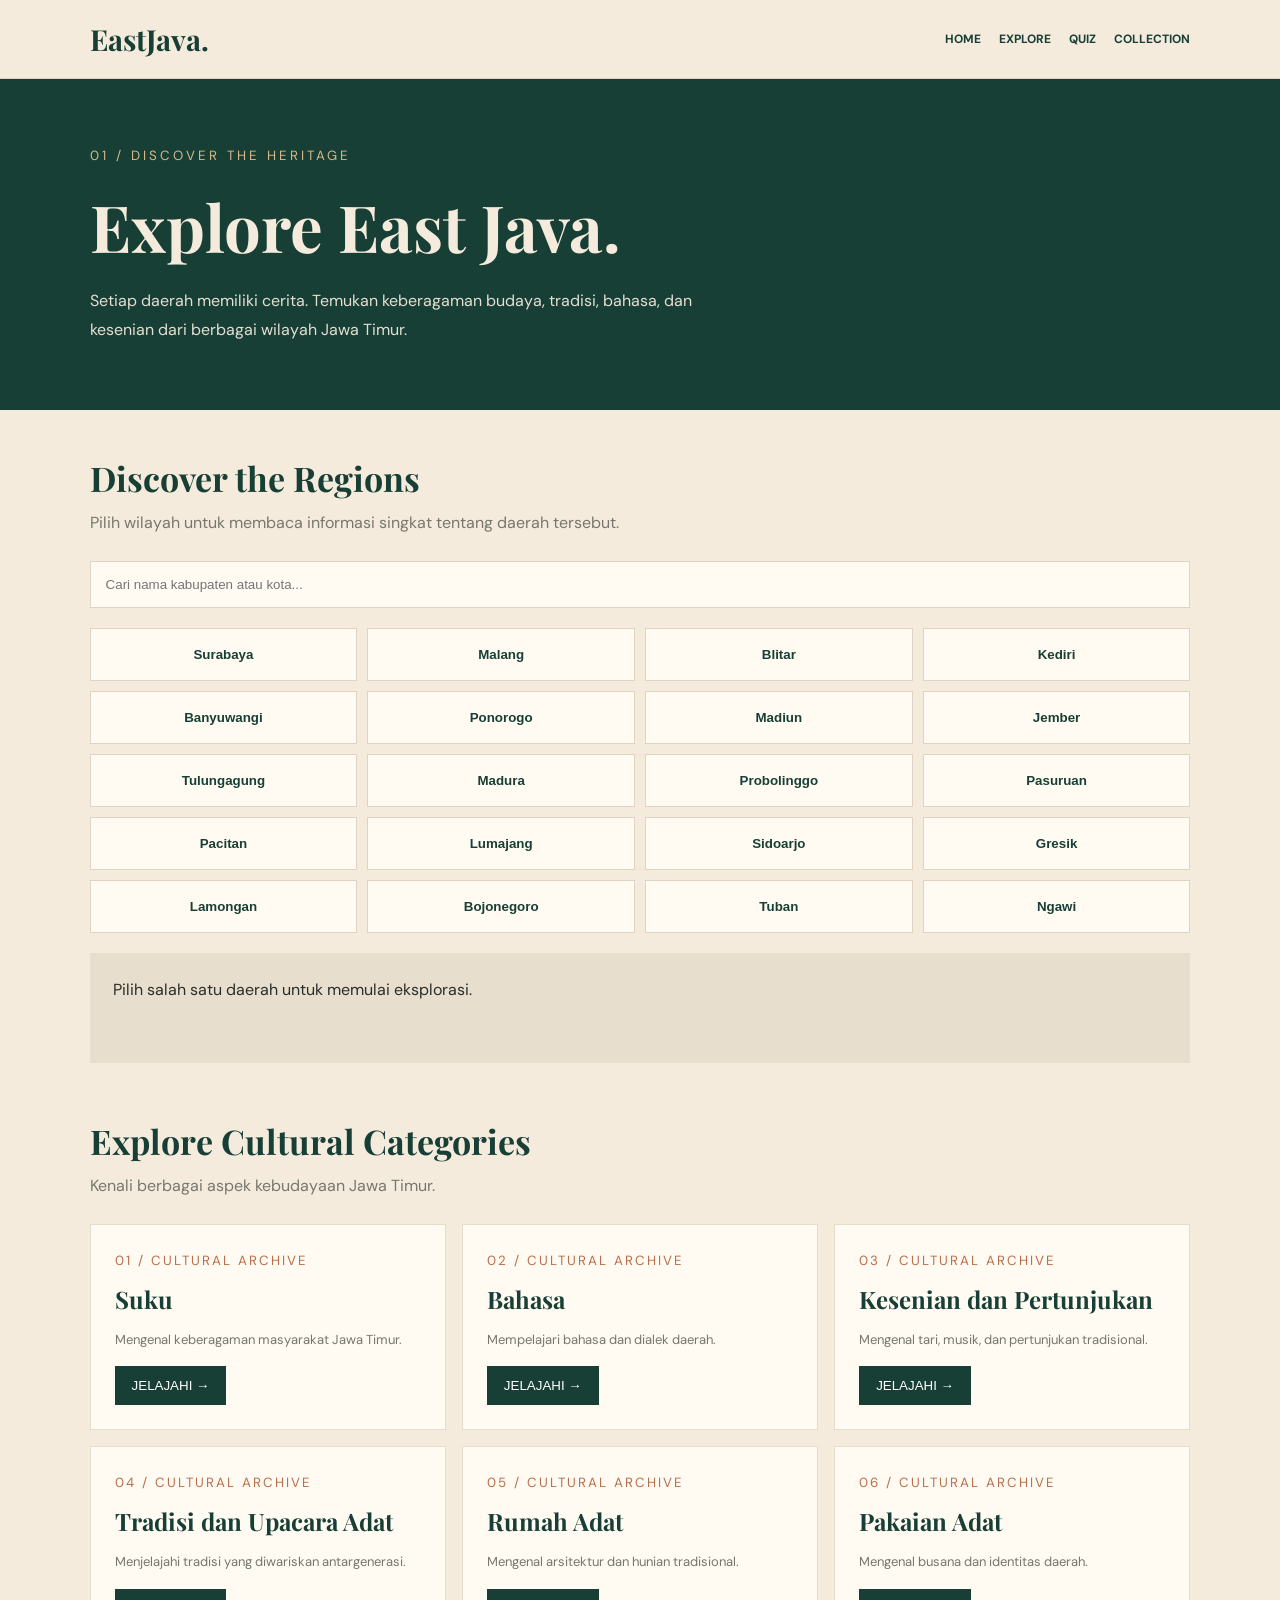
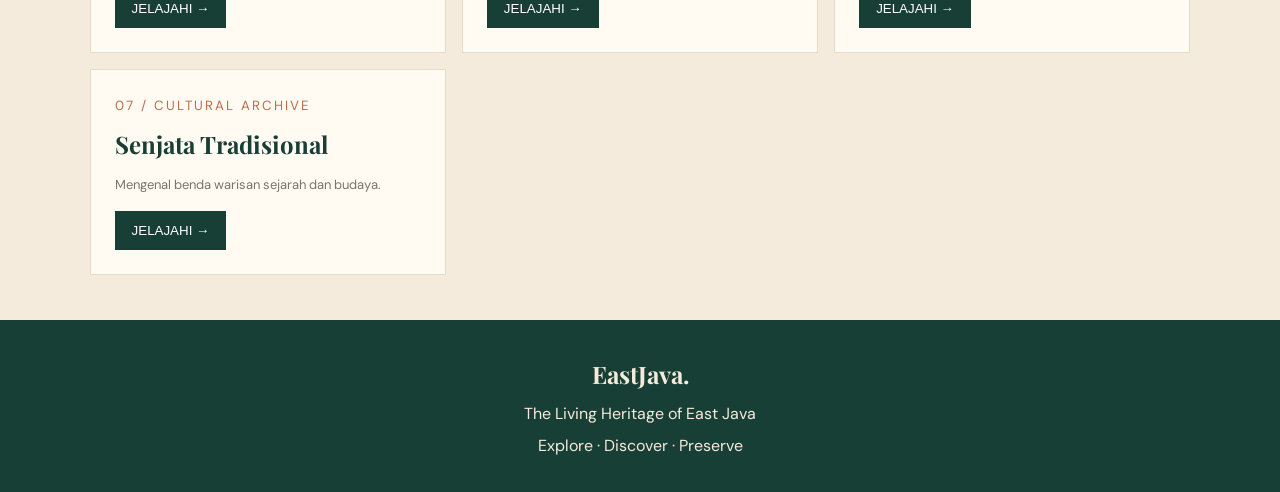
==== explore.html @ 18c8880a "Create explore.html" ====
<!DOCTYPE html>
<html lang="id">
<head>
<meta charset="UTF-8">
<meta name="viewport" content="width=device-width, initial-scale=1.0">
<title>Explore East Java</title>
<style>
@import url('https://fonts.googleapis.com/css2?family=DM+Sans:wght@400;500;600;700&family=Playfair+Display:wght@400;500;600;700&display=swap');
*{box-sizing:border-box;margin:0;padding:0}
body{background:#f4ebdd;color:#292e29;font-family:'DM Sans',sans-serif}
header{padding:20px 7%;display:flex;justify-content:space-between;align-items:center;border-bottom:1px solid #dfd4c3;gap:15px;flex-wrap:wrap}
.logo{font: bold 29px 'Playfair Display';color:#183f35;text-decoration:none}
nav{display:flex;gap:18px;flex-wrap:wrap}
nav a{font-size:12px;color:#183f35;text-decoration:none;font-weight:700}
.hero{background:#183f35;color:#f4ebdd;padding:65px 7%}
.hero small{color:#d5b887;letter-spacing:3px}
h1,h2,h3{font-family:'Playfair Display',serif}
.hero h1{font-size:clamp(40px,6vw,65px);margin:18px 0}
.hero p{line-height:1.8;max-width:650px;color:#e4dfd4}
main{padding:45px 7%}
.heading{margin-bottom:25px}
.heading h2{font-size:34px;color:#183f35}
.heading p{color:#77776c;margin-top:8px;line-height:1.7}
.search{width:100%;padding:15px;border:1px solid #dfd4c3;background:#fffaf2;margin-bottom:20px}
.map{display:grid;grid-template-columns:repeat(4,1fr);gap:10px}
.place{padding:18px 10px;background:#fffaf2;border:1px solid #dfd4c3;color:#183f35;font-weight:700;cursor:pointer}
.place:hover,.place.active{background:#183f35;color:white}
.result{padding:23px;background:#e8decd;margin-top:20px;line-height:1.8;min-height:110px}
.grid{display:grid;grid-template-columns:repeat(3,1fr);gap:16px}
.card{background:#fffaf2;padding:24px;border:1px solid #e5dccc}
.card small{color:#b96f4a;letter-spacing:2px}
.card h3{font-size:24px;color:#183f35;margin:13px 0}
.card p{font-size:13px;color:#77776c;line-height:1.8}
button.action{padding:12px 17px;background:#183f35;color:white;border:0;margin-top:15px;cursor:pointer}
footer{background:#183f35;color:#f4ebdd;text-align:center;padding:30px;line-height:2}
@media(max-width:700px){.map{grid-template-columns:repeat(2,1fr)}.grid{grid-template-columns:1fr 1fr}}
@media(max-width:450px){.grid{grid-template-columns:1fr}}
</style>
</head>
<body>
<header>
<a class="logo" href="index.html">EastJava.</a>
<nav>
<a href="index.html">HOME</a>
<a href="explore.html">EXPLORE</a>
<a href="quiz.html">QUIZ</a>
<a href="index.html">COLLECTION</a>
</nav>
</header>

<section class="hero">
<small>01 / DISCOVER THE HERITAGE</small>
<h1>Explore East Java.</h1>
<p>Setiap daerah memiliki cerita. Temukan keberagaman budaya, tradisi, bahasa, dan kesenian dari berbagai wilayah Jawa Timur.</p>
</section>

<main>
<section>
<div class="heading">
<h2>Discover the Regions</h2>
<p>Pilih wilayah untuk membaca informasi singkat tentang daerah tersebut.</p>
</div>
<input class="search" id="search" placeholder="Cari nama kabupaten atau kota..." oninput="filterPlaces()">
<div class="map" id="map"></div>
<div class="result" id="result">Pilih salah satu daerah untuk memulai eksplorasi.</div>
</section>

<section style="margin-top:55px">
<div class="heading">
<h2>Explore Cultural Categories</h2>
<p>Kenali berbagai aspek kebudayaan Jawa Timur.</p>
</div>
<div class="grid" id="categories"></div>
</section>
</main>

<footer>
<h2>EastJava.</h2>
<p>The Living Heritage of East Java</p>
<p>Explore · Discover · Preserve</p>
</footer>

<script>
const regions=[
["Surabaya","Kota metropolitan dan pusat kegiatan budaya di Jawa Timur."],
["Malang","Wilayah dengan sejarah, kesenian, dan tradisi yang beragam."],
["Blitar","Daerah yang memiliki warisan sejarah dan tradisi lokal."],
["Kediri","Wilayah dengan sejarah panjang sejak masa kerajaan."],
["Banyuwangi","Dikenal dengan budaya Osing dan kesenian tradisional."],
["Ponorogo","Dikenal luas dengan kesenian Reog Ponorogo."],
["Madiun","Memiliki tradisi dan kesenian khas daerah."],
["Jember","Memiliki kegiatan budaya dan festival daerah."],
["Tulungagung","Dikenal dengan kerajinan dan tradisi lokal."],
["Madura","Wilayah dengan bahasa, tradisi, dan kesenian khas."],
["Probolinggo","Berada dekat kawasan budaya Tengger dan Bromo."],
["Pasuruan","Memiliki keberagaman tradisi masyarakat."],
["Pacitan","Dikenal dengan lanskap alam dan tradisi lokal."],
["Lumajang","Memiliki warisan budaya masyarakat di kawasan selatan."],
["Sidoarjo","Memiliki tradisi dan budaya masyarakat pesisir."],
["Gresik","Memiliki sejarah perdagangan dan budaya pesisir."],
["Lamongan","Memiliki tradisi masyarakat pesisir utara."],
["Bojonegoro","Memiliki kerajinan dan tradisi lokal."],
["Tuban","Dikenal dengan sejarah dan budaya pesisir."],
["Ngawi","Memiliki warisan sejarah dan tradisi daerah."]
];

const categories=[
["Suku","Mengenal keberagaman masyarakat Jawa Timur."],
["Bahasa","Mempelajari bahasa dan dialek daerah."],
["Kesenian dan Pertunjukan","Mengenal tari, musik, dan pertunjukan tradisional."],
["Tradisi dan Upacara Adat","Menjelajahi tradisi yang diwariskan antargenerasi."],
["Rumah Adat","Mengenal arsitektur dan hunian tradisional."],
["Pakaian Adat","Mengenal busana dan identitas daerah."],
["Senjata Tradisional","Mengenal benda warisan sejarah dan budaya."]
];

function renderPlaces(list){
 document.getElementById("map").innerHTML=list.map((r,i)=>
 `<button class="place" onclick="chooseRegion('${r[0]}','${r[1]}',this)">${r[0]}</button>`
 ).join("");
}
function chooseRegion(name,description,button){
 document.querySelectorAll(".place").forEach(x=>x.classList.remove("active"));
 button.classList.add("active");
 document.getElementById("result").innerHTML=
 `<h2>${name}</h2><p>${description}</p><p>Informasi ini merupakan pengantar eksplorasi wilayah. Data budaya khusus daerah dapat terus ditambahkan.</p>`;
}
function filterPlaces(){
 const q=document.getElementById("search").value.toLowerCase();
 renderPlaces(regions.filter(r=>r[0].toLowerCase().includes(q)));
}
document.getElementById("categories").innerHTML=categories.map((c,i)=>
 `<article class="card">
 <small>0${i+1} / CULTURAL ARCHIVE</small>
 <h3>${c[0]}</h3><p>${c[1]}</p>
 <button class="action" onclick="alert('Kategori ${c[0]}. Silakan lanjutkan melalui halaman kategori di website.')">JELAJAHI →</button>
 </article>`
).join("");
renderPlaces(regions);
</script>
</body>
</html>
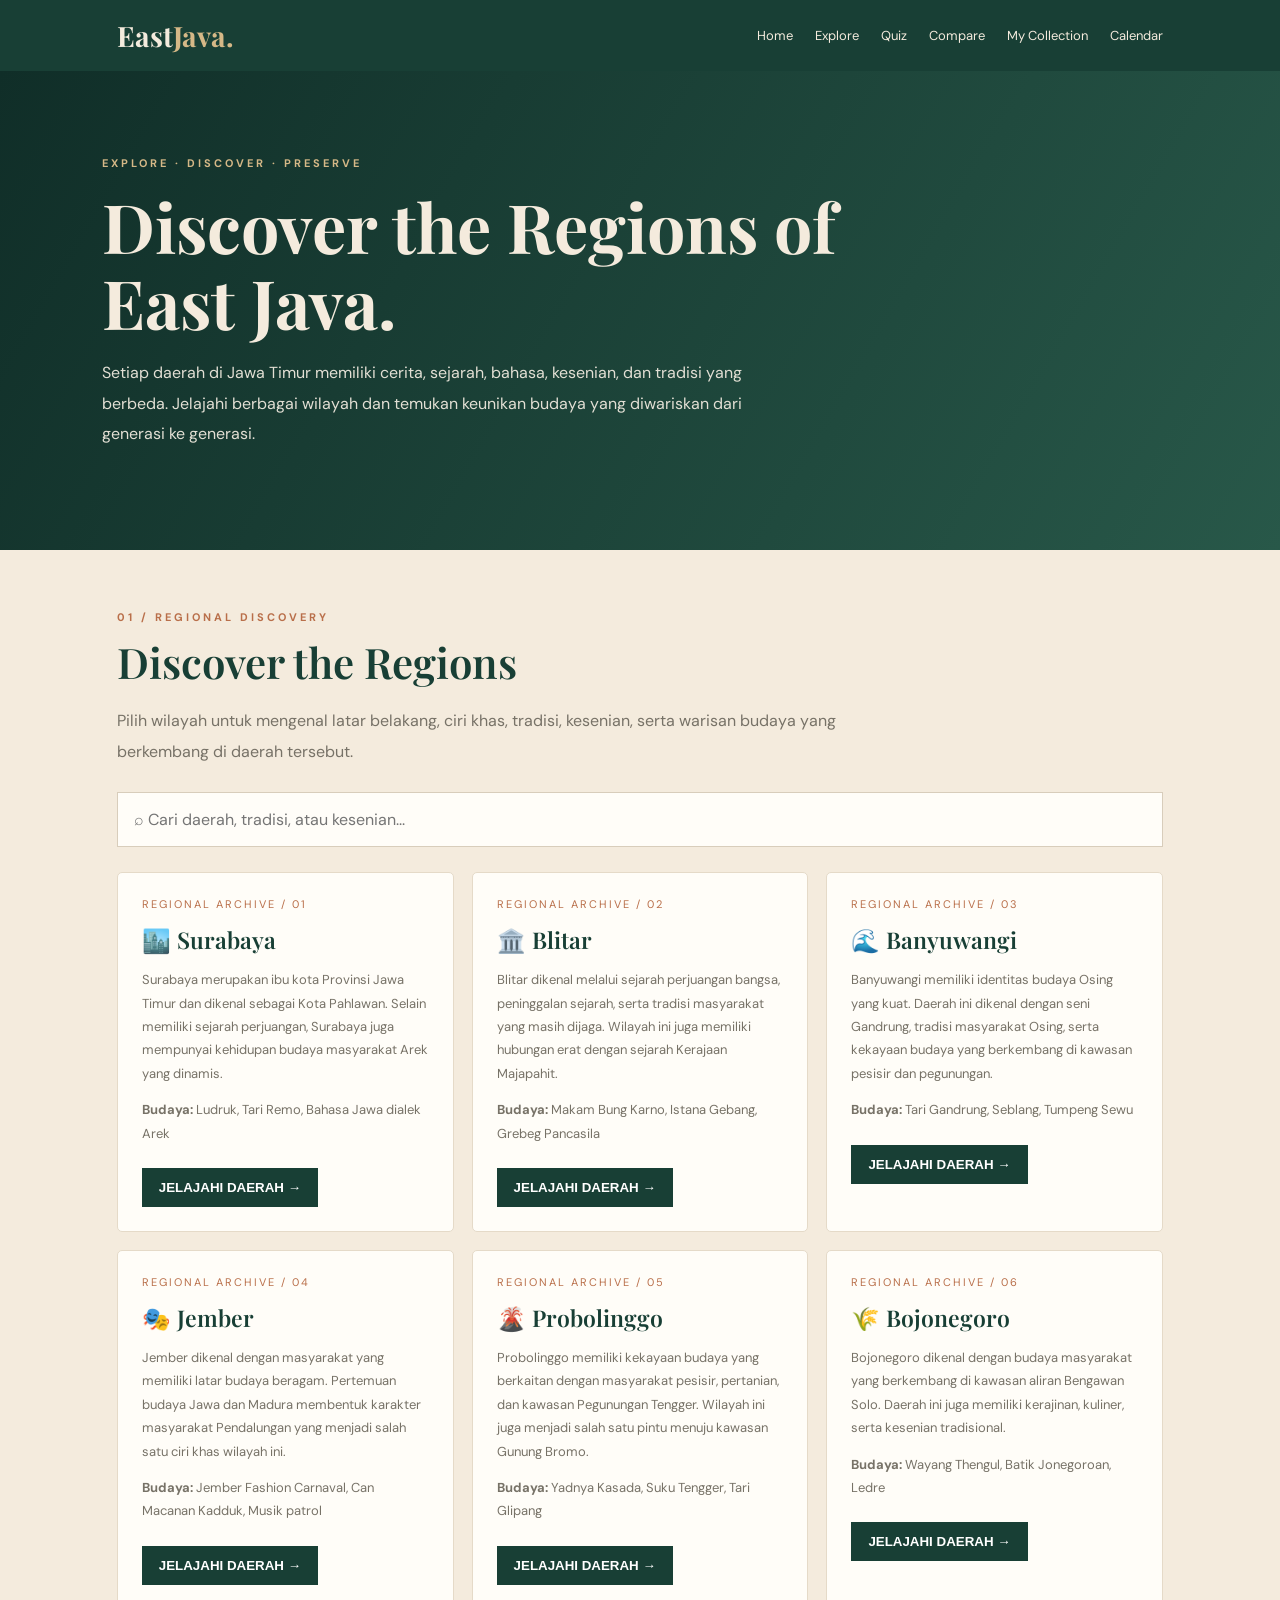
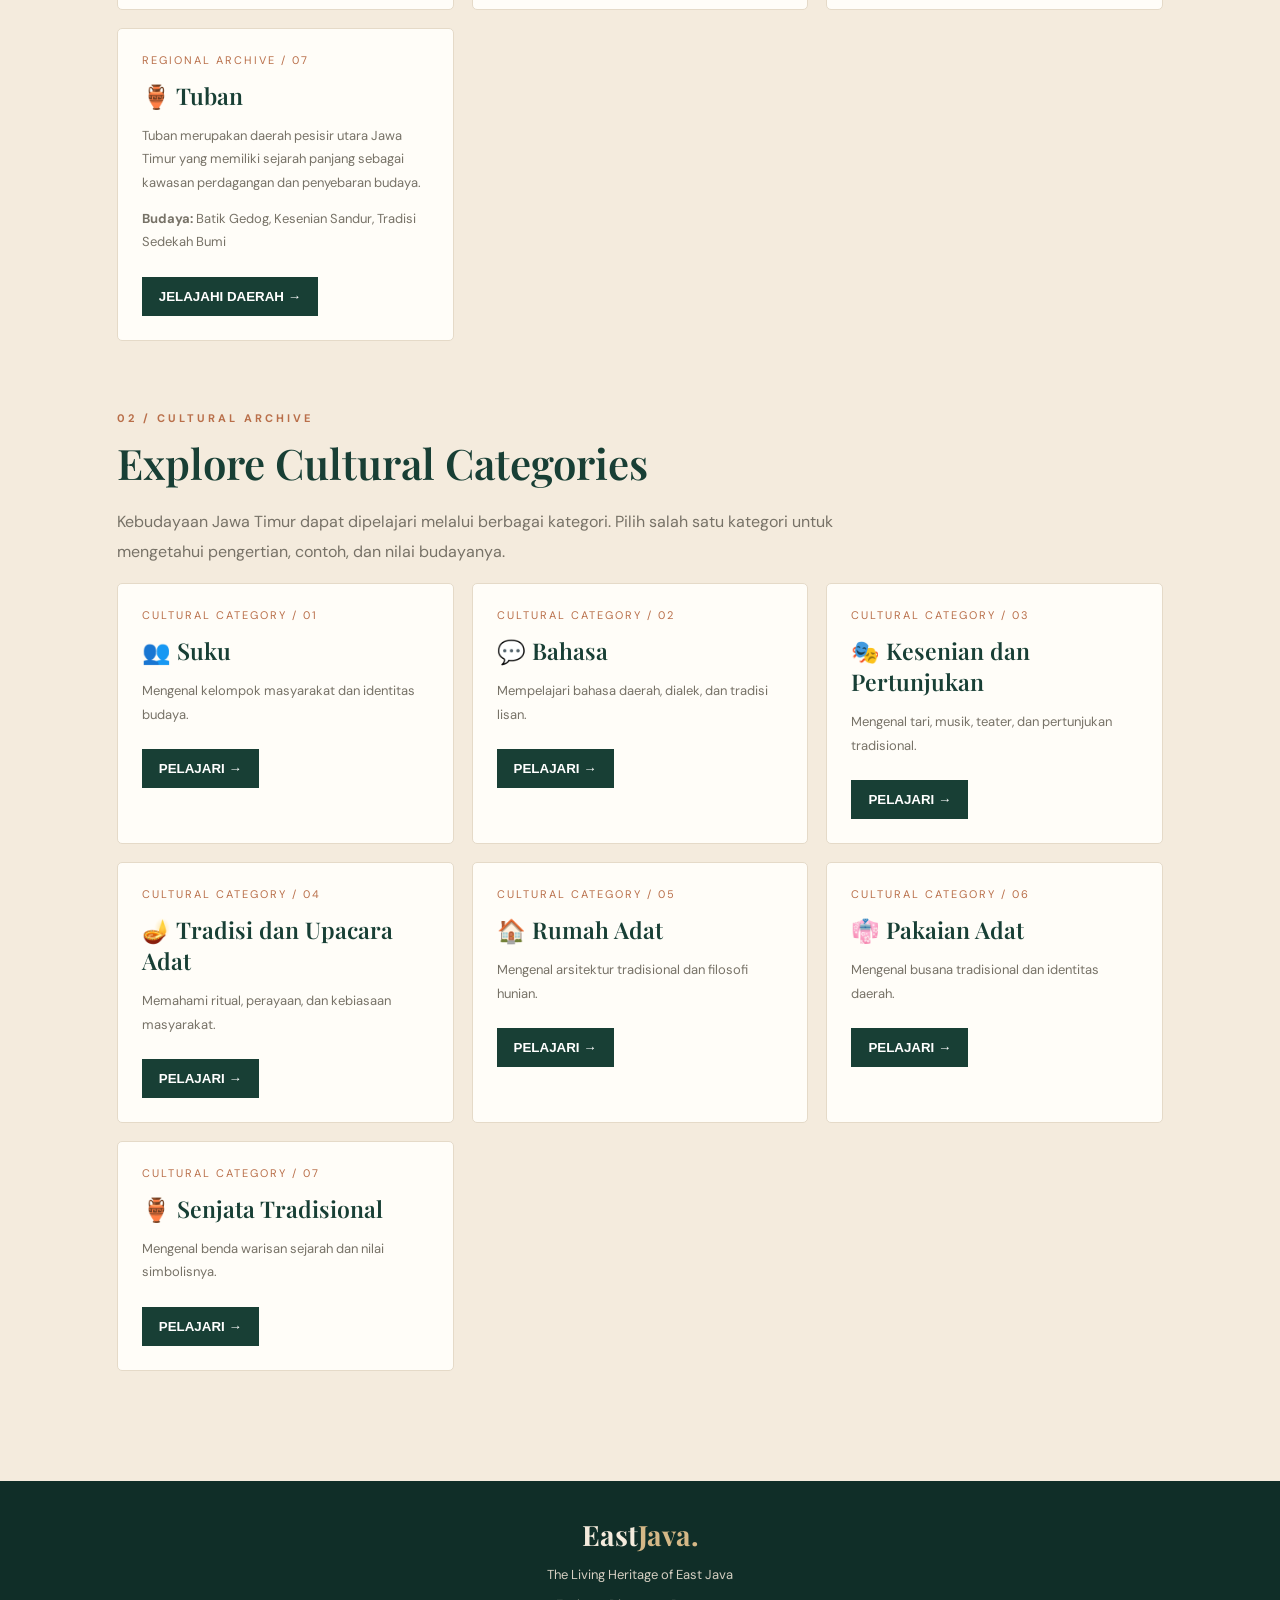
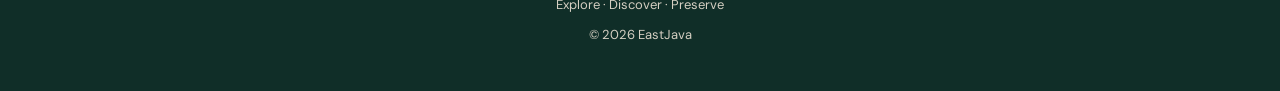
==== commit 052eb450: "Update explore.html" ====
--- a/explore.html
+++ b/explore.html
@@ -3,140 +3,233 @@
 <head>
 <meta charset="UTF-8">
 <meta name="viewport" content="width=device-width, initial-scale=1.0">
-<title>Explore East Java</title>
+<title>Explore | EastJava</title>
+<link href="https://fonts.googleapis.com/css2?family=DM+Sans:wght@400;500;600;700&family=Playfair+Display:wght@500;600;700&display=swap" rel="stylesheet">
 <style>
-@import url('https://fonts.googleapis.com/css2?family=DM+Sans:wght@400;500;600;700&family=Playfair+Display:wght@400;500;600;700&display=swap');
-*{box-sizing:border-box;margin:0;padding:0}
-body{background:#f4ebdd;color:#292e29;font-family:'DM Sans',sans-serif}
-header{padding:20px 7%;display:flex;justify-content:space-between;align-items:center;border-bottom:1px solid #dfd4c3;gap:15px;flex-wrap:wrap}
-.logo{font: bold 29px 'Playfair Display';color:#183f35;text-decoration:none}
-nav{display:flex;gap:18px;flex-wrap:wrap}
-nav a{font-size:12px;color:#183f35;text-decoration:none;font-weight:700}
-.hero{background:#183f35;color:#f4ebdd;padding:65px 7%}
-.hero small{color:#d5b887;letter-spacing:3px}
-h1,h2,h3{font-family:'Playfair Display',serif}
-.hero h1{font-size:clamp(40px,6vw,65px);margin:18px 0}
-.hero p{line-height:1.8;max-width:650px;color:#e4dfd4}
-main{padding:45px 7%}
-.heading{margin-bottom:25px}
-.heading h2{font-size:34px;color:#183f35}
-.heading p{color:#77776c;margin-top:8px;line-height:1.7}
-.search{width:100%;padding:15px;border:1px solid #dfd4c3;background:#fffaf2;margin-bottom:20px}
-.map{display:grid;grid-template-columns:repeat(4,1fr);gap:10px}
-.place{padding:18px 10px;background:#fffaf2;border:1px solid #dfd4c3;color:#183f35;font-weight:700;cursor:pointer}
-.place:hover,.place.active{background:#183f35;color:white}
-.result{padding:23px;background:#e8decd;margin-top:20px;line-height:1.8;min-height:110px}
-.grid{display:grid;grid-template-columns:repeat(3,1fr);gap:16px}
-.card{background:#fffaf2;padding:24px;border:1px solid #e5dccc}
-.card small{color:#b96f4a;letter-spacing:2px}
-.card h3{font-size:24px;color:#183f35;margin:13px 0}
-.card p{font-size:13px;color:#77776c;line-height:1.8}
-button.action{padding:12px 17px;background:#183f35;color:white;border:0;margin-top:15px;cursor:pointer}
-footer{background:#183f35;color:#f4ebdd;text-align:center;padding:30px;line-height:2}
-@media(max-width:700px){.map{grid-template-columns:repeat(2,1fr)}.grid{grid-template-columns:1fr 1fr}}
-@media(max-width:450px){.grid{grid-template-columns:1fr}}
+:root{--green:#183F35;--ivory:#F4EBDD;--terra:#B96F4A;--gold:#D5B887;--ink:#292E29;--white:#fffdf8;--muted:#777267}
+*{box-sizing:border-box;scroll-behavior:smooth}
+body{margin:0;background:var(--ivory);color:var(--ink);font-family:'DM Sans',sans-serif}
+header{background:var(--green);color:var(--ivory);position:sticky;top:0;z-index:10}
+.nav{max-width:1200px;margin:auto;padding:17px 6%;display:flex;align-items:center;justify-content:space-between;gap:20px}
+.logo{font:700 28px 'Playfair Display';color:var(--ivory);text-decoration:none}
+.logo span{color:var(--gold)}
+nav{display:flex;gap:22px;flex-wrap:wrap}
+nav a{color:var(--ivory);text-decoration:none;font-size:13px}
+nav a:hover{color:var(--gold)}
+.menu{display:none;background:none;border:1px solid var(--gold);color:white;padding:8px}
+.hero{padding:85px 8%;background:linear-gradient(120deg,#102e28,#285849);color:var(--ivory)}
+.eyebrow{font-size:11px;letter-spacing:3px;color:var(--terra);font-weight:700;text-transform:uppercase}
+.hero .eyebrow{color:var(--gold)}
+.hero h1{font:700 clamp(40px,7vw,68px) 'Playfair Display';max-width:800px;line-height:1.12;margin:18px 0}
+.hero p{max-width:700px;line-height:1.9;color:#e2dfd4}
+main{max-width:1200px;margin:auto;padding:60px 6%}
+h2{font:600 clamp(29px,4vw,42px) 'Playfair Display';color:var(--green);margin:10px 0}
+.intro{color:var(--muted);line-height:1.9;max-width:780px}
+.search{margin:25px 0}
+.search input{width:100%;padding:16px;border:1px solid #d8cdbb;background:var(--white);font:inherit;outline:none}
+.grid{display:grid;grid-template-columns:repeat(3,1fr);gap:18px}
+.card{background:var(--white);border:1px solid #e5dac8;padding:24px;border-radius:5px;transition:.2s}
+.card:hover{transform:translateY(-4px);box-shadow:0 12px 25px #183f3517}
+.num{font-size:11px;letter-spacing:2px;color:var(--terra)}
+.card h3{font:600 23px 'Playfair Display';color:var(--green);margin:13px 0}
+.card p{font-size:13px;line-height:1.8;color:var(--muted)}
+.card button,.btn{background:var(--green);color:white;border:0;padding:12px 17px;cursor:pointer;font-weight:700;margin-top:10px}
+.card button:hover,.btn:hover{background:var(--terra)}
+.section{margin-top:70px}
+.detail{display:none;background:var(--white);border:1px solid #e5dac8;padding:30px;margin-top:25px}
+.detail.active{display:block}
+.back{border:0;background:transparent;color:var(--terra);font-weight:700;cursor:pointer;padding:8px 0}
+.detail h2{margin-top:15px}
+.detail h3{font:600 24px 'Playfair Display';color:var(--green)}
+.detail p,.detail li{line-height:1.9;color:#625f56;font-size:14px}
+.detail li{margin:7px 0}
+.info{background:var(--ivory);padding:18px;margin:20px 0;border-left:3px solid var(--terra)}
+.tags{display:flex;gap:8px;flex-wrap:wrap;margin-top:15px}
+.tag{background:var(--ivory);padding:8px 12px;color:var(--green);font-size:12px}
+.empty{display:none;padding:20px;background:var(--white);color:var(--muted)}
+footer{background:#102e28;color:var(--ivory);text-align:center;padding:35px 6%;margin-top:50px}
+footer p{font-size:13px;color:#d5cfc2}
+@media(max-width:850px){.grid{grid-template-columns:repeat(2,1fr)}.menu{display:block}nav{display:none;position:absolute;top:65px;left:0;width:100%;background:var(--green);padding:20px;flex-direction:column}nav.open{display:flex}}
+@media(max-width:550px){.grid{grid-template-columns:1fr}.hero{padding:60px 7%}main{padding:40px 6%}}
 </style>
 </head>
 <body>
+
 <header>
-<a class="logo" href="index.html">EastJava.</a>
-<nav>
-<a href="index.html">HOME</a>
-<a href="explore.html">EXPLORE</a>
-<a href="quiz.html">QUIZ</a>
-<a href="index.html">COLLECTION</a>
-</nav>
+ <div class="nav">
+  <a class="logo" href="index.html">East<span>Java.</span></a>
+  <button class="menu" onclick="document.querySelector('nav').classList.toggle('open')">☰ Menu</button>
+  <nav>
+   <a href="index.html">Home</a>
+   <a href="explore.html">Explore</a>
+   <a href="quiz.html">Quiz</a>
+   <a href="index.html#comparison">Compare</a>
+   <a href="index.html#collection">My Collection</a>
+   <a href="calendar.html">Calendar</a>
+  </nav>
+ </div>
 </header>
 
 <section class="hero">
-<small>01 / DISCOVER THE HERITAGE</small>
-<h1>Explore East Java.</h1>
-<p>Setiap daerah memiliki cerita. Temukan keberagaman budaya, tradisi, bahasa, dan kesenian dari berbagai wilayah Jawa Timur.</p>
+ <div class="eyebrow">Explore · Discover · Preserve</div>
+ <h1>Discover the Regions of East Java.</h1>
+ <p>Setiap daerah di Jawa Timur memiliki cerita, sejarah, bahasa, kesenian, dan tradisi yang berbeda. Jelajahi berbagai wilayah dan temukan keunikan budaya yang diwariskan dari generasi ke generasi.</p>
 </section>
 
 <main>
-<section>
-<div class="heading">
-<h2>Discover the Regions</h2>
-<p>Pilih wilayah untuk membaca informasi singkat tentang daerah tersebut.</p>
-</div>
-<input class="search" id="search" placeholder="Cari nama kabupaten atau kota..." oninput="filterPlaces()">
-<div class="map" id="map"></div>
-<div class="result" id="result">Pilih salah satu daerah untuk memulai eksplorasi.</div>
-</section>
-
-<section style="margin-top:55px">
-<div class="heading">
-<h2>Explore Cultural Categories</h2>
-<p>Kenali berbagai aspek kebudayaan Jawa Timur.</p>
-</div>
-<div class="grid" id="categories"></div>
-</section>
+ <section>
+  <div class="eyebrow">01 / Regional Discovery</div>
+  <h2>Discover the Regions</h2>
+  <p class="intro">Pilih wilayah untuk mengenal latar belakang, ciri khas, tradisi, kesenian, serta warisan budaya yang berkembang di daerah tersebut.</p>
+  <div class="search">
+   <input id="regionSearch" placeholder="⌕ Cari daerah, tradisi, atau kesenian..." oninput="renderRegions()">
+  </div>
+  <div class="grid" id="regionGrid"></div>
+  <div class="empty" id="regionEmpty">Daerah tidak ditemukan. Coba kata kunci lain.</div>
+  <div class="detail" id="regionDetail">
+   <button class="back" onclick="closeRegion()">← Kembali ke daftar daerah</button>
+   <div id="regionContent"></div>
+  </div>
+ </section>
+
+ <section class="section">
+  <div class="eyebrow">02 / Cultural Archive</div>
+  <h2>Explore Cultural Categories</h2>
+  <p class="intro">Kebudayaan Jawa Timur dapat dipelajari melalui berbagai kategori. Pilih salah satu kategori untuk mengetahui pengertian, contoh, dan nilai budayanya.</p>
+  <div class="grid" id="categoryGrid"></div>
+  <div class="detail" id="categoryDetail">
+   <button class="back" onclick="document.getElementById('categoryDetail').classList.remove('active')">← Kembali ke kategori</button>
+   <div id="categoryContent"></div>
+  </div>
+ </section>
 </main>
 
 <footer>
-<h2>EastJava.</h2>
-<p>The Living Heritage of East Java</p>
-<p>Explore · Discover · Preserve</p>
+ <div class="logo">East<span>Java.</span></div>
+ <p>The Living Heritage of East Java</p>
+ <p>Explore · Discover · Preserve</p>
+ <p>© 2026 EastJava</p>
 </footer>
 
 <script>
 const regions=[
-["Surabaya","Kota metropolitan dan pusat kegiatan budaya di Jawa Timur."],
-["Malang","Wilayah dengan sejarah, kesenian, dan tradisi yang beragam."],
-["Blitar","Daerah yang memiliki warisan sejarah dan tradisi lokal."],
-["Kediri","Wilayah dengan sejarah panjang sejak masa kerajaan."],
-["Banyuwangi","Dikenal dengan budaya Osing dan kesenian tradisional."],
-["Ponorogo","Dikenal luas dengan kesenian Reog Ponorogo."],
-["Madiun","Memiliki tradisi dan kesenian khas daerah."],
-["Jember","Memiliki kegiatan budaya dan festival daerah."],
-["Tulungagung","Dikenal dengan kerajinan dan tradisi lokal."],
-["Madura","Wilayah dengan bahasa, tradisi, dan kesenian khas."],
-["Probolinggo","Berada dekat kawasan budaya Tengger dan Bromo."],
-["Pasuruan","Memiliki keberagaman tradisi masyarakat."],
-["Pacitan","Dikenal dengan lanskap alam dan tradisi lokal."],
-["Lumajang","Memiliki warisan budaya masyarakat di kawasan selatan."],
-["Sidoarjo","Memiliki tradisi dan budaya masyarakat pesisir."],
-["Gresik","Memiliki sejarah perdagangan dan budaya pesisir."],
-["Lamongan","Memiliki tradisi masyarakat pesisir utara."],
-["Bojonegoro","Memiliki kerajinan dan tradisi lokal."],
-["Tuban","Dikenal dengan sejarah dan budaya pesisir."],
-["Ngawi","Memiliki warisan sejarah dan tradisi daerah."]
+{
+ name:"Surabaya",area:"Kota Surabaya",icon:"🏙️",
+ intro:"Surabaya merupakan ibu kota Provinsi Jawa Timur dan dikenal sebagai Kota Pahlawan. Selain memiliki sejarah perjuangan, Surabaya juga mempunyai kehidupan budaya masyarakat Arek yang dinamis.",
+ history:"Surabaya berkembang sebagai kota pelabuhan dan pusat perdagangan. Pertemuan berbagai kelompok masyarakat membentuk kehidupan kota yang beragam. Karakter budaya Arek dikenal melalui bahasa sehari-hari, kesenian rakyat, dan semangat kebersamaan masyarakatnya.",
+ culture:["Ludruk","Tari Remo","Bahasa Jawa dialek Arek","Festival Rujak Uleg","Surabaya Vaganza"],
+ learning:"Budaya Surabaya memperlihatkan hubungan antara sejarah kota, kehidupan masyarakat, kesenian rakyat, dan perkembangan tradisi di lingkungan perkotaan.",
+ places:"Kawasan Kota Lama, Tugu Pahlawan, dan berbagai ruang budaya di Surabaya."
+},
+{
+ name:"Blitar",area:"Kota dan Kabupaten Blitar",icon:"🏛️",
+ intro:"Blitar dikenal melalui sejarah perjuangan bangsa, peninggalan sejarah, serta tradisi masyarakat yang masih dijaga. Wilayah ini juga memiliki hubungan erat dengan sejarah Kerajaan Majapahit.",
+ history:"Blitar memiliki sejumlah tempat bersejarah yang berkaitan dengan perjalanan bangsa Indonesia. Salah satu tokoh nasional yang memiliki hubungan kuat dengan Blitar adalah Ir. Soekarno. Selain itu, wilayah Blitar memiliki peninggalan sejarah dan tradisi masyarakat yang beragam.",
+ culture:["Makam Bung Karno","Istana Gebang","Grebeg Pancasila","Candi Penataran","Tradisi Siraman Gong Kyai Pradah"],
+ learning:"Blitar mengajarkan pentingnya mengenal sejarah, menghargai perjuangan, serta menjaga peninggalan budaya dan tradisi daerah.",
+ places:"Makam Bung Karno, Istana Gebang, dan Candi Penataran."
+},
+{
+ name:"Banyuwangi",area:"Kabupaten Banyuwangi",icon:"🌊",
+ intro:"Banyuwangi memiliki identitas budaya Osing yang kuat. Daerah ini dikenal dengan seni Gandrung, tradisi masyarakat Osing, serta kekayaan budaya yang berkembang di kawasan pesisir dan pegunungan.",
+ history:"Banyuwangi memiliki sejarah dan perkembangan budaya yang dipengaruhi kehidupan masyarakat Osing serta hubungan dengan wilayah lain. Kesenian dan tradisi lokal menjadi bagian penting dari identitas daerah.",
+ culture:["Tari Gandrung","Seblang","Tumpeng Sewu","Petik Laut","Gandrung Sewu","Banyuwangi Ethno Carnival"],
+ learning:"Banyuwangi menunjukkan bagaimana bahasa daerah, seni pertunjukan, tradisi, dan lingkungan dapat membentuk identitas budaya masyarakat.",
+ places:"Desa Kemiren, Pantai Boom, dan kawasan budaya Banyuwangi."
+},
+{
+ name:"Jember",area:"Kabupaten Jember",icon:"🎭",
+ intro:"Jember dikenal dengan masyarakat yang memiliki latar budaya beragam. Pertemuan budaya Jawa dan Madura membentuk karakter masyarakat Pendalungan yang menjadi salah satu ciri khas wilayah ini.",
+ history:"Jember berkembang melalui aktivitas pertanian, perkebunan, perdagangan, dan perpindahan penduduk. Interaksi masyarakat dari berbagai latar budaya membentuk kehidupan sosial yang beragam.",
+ culture:["Jember Fashion Carnaval","Can Macanan Kadduk","Musik patrol","Budaya Pendalungan","Tradisi masyarakat perkebunan"],
+ learning:"Jember memperlihatkan bagaimana pertemuan budaya dapat menghasilkan identitas lokal yang unik dan kreativitas dalam seni serta fesyen.",
+ places:"Alun-alun Jember, kawasan kota, dan lokasi penyelenggaraan Jember Fashion Carnaval."
+},
+{
+ name:"Probolinggo",area:"Kota dan Kabupaten Probolinggo",icon:"🌋",
+ intro:"Probolinggo memiliki kekayaan budaya yang berkaitan dengan masyarakat pesisir, pertanian, dan kawasan Pegunungan Tengger. Wilayah ini juga menjadi salah satu pintu menuju kawasan Gunung Bromo.",
+ history:"Kondisi geografis Probolinggo membentuk kehidupan masyarakat yang beragam. Di wilayah sekitar Bromo, masyarakat Tengger mempertahankan tradisi dan pengetahuan lokal yang diwariskan secara turun-temurun.",
+ culture:["Yadnya Kasada","Suku Tengger","Tari Glipang","Tradisi masyarakat pesisir","Kesenian lokal Probolinggo"],
+ learning:"Probolinggo memperlihatkan hubungan antara kebudayaan, kondisi alam, kehidupan masyarakat, dan pelestarian tradisi.",
+ places:"Kawasan Bromo, wilayah Tengger, dan kawasan pesisir Probolinggo."
+},
+{
+ name:"Bojonegoro",area:"Kabupaten Bojonegoro",icon:"🌾",
+ intro:"Bojonegoro dikenal dengan budaya masyarakat yang berkembang di kawasan aliran Bengawan Solo. Daerah ini juga memiliki kerajinan, kuliner, serta kesenian tradisional.",
+ history:"Kehidupan masyarakat Bojonegoro berkaitan dengan pertanian, sungai, dan aktivitas ekonomi lokal. Warisan budaya berkembang melalui kesenian rakyat, kerajinan, serta tradisi masyarakat desa.",
+ culture:["Wayang Thengul","Batik Jonegoroan","Ledre","Tradisi masyarakat desa","Festival budaya daerah"],
+ learning:"Bojonegoro memperlihatkan pentingnya menjaga kerajinan lokal, kesenian tradisional, dan pengetahuan masyarakat yang berkaitan dengan lingkungan.",
+ places:"Sentra kerajinan lokal, kawasan Bengawan Solo, dan pusat kegiatan budaya Bojonegoro."
+},
+{
+ name:"Tuban",area:"Kabupaten Tuban",icon:"🏺",
+ intro:"Tuban merupakan daerah pesisir utara Jawa Timur yang memiliki sejarah panjang sebagai kawasan perdagangan dan penyebaran budaya.",
+ history:"Letak Tuban di pesisir utara membuat wilayah ini menjadi tempat pertemuan masyarakat dari berbagai daerah. Pengaruh sejarah perdagangan dapat dilihat melalui peninggalan sejarah, kerajinan, dan tradisi masyarakat.",
+ culture:["Batik Gedog","Kesenian Sandur","Tradisi Sedekah Bumi","Kerajinan lokal","Budaya masyarakat pesisir"],
+ learning:"Tuban mengajarkan bahwa letak geografis dan hubungan perdagangan dapat memengaruhi perkembangan budaya suatu daerah.",
+ places:"Kawasan Kota Tuban, sentra Batik Gedog, dan kawasan budaya pesisir."
+}
 ];
 
 const categories=[
-["Suku","Mengenal keberagaman masyarakat Jawa Timur."],
-["Bahasa","Mempelajari bahasa dan dialek daerah."],
-["Kesenian dan Pertunjukan","Mengenal tari, musik, dan pertunjukan tradisional."],
-["Tradisi dan Upacara Adat","Menjelajahi tradisi yang diwariskan antargenerasi."],
-["Rumah Adat","Mengenal arsitektur dan hunian tradisional."],
-["Pakaian Adat","Mengenal busana dan identitas daerah."],
-["Senjata Tradisional","Mengenal benda warisan sejarah dan budaya."]
+{name:"Suku",icon:"👥",desc:"Mengenal kelompok masyarakat dan identitas budaya.",detail:"Jawa Timur memiliki masyarakat dengan latar budaya yang beragam, antara lain masyarakat Jawa, Madura, Osing, Tengger, dan Bawean. Setiap kelompok memiliki sejarah, bahasa, kebiasaan, serta tradisi yang menjadi bagian dari identitasnya.",examples:"Masyarakat Jawa, Madura, Osing, Tengger, dan Bawean."},
+{name:"Bahasa",icon:"💬",desc:"Mempelajari bahasa daerah, dialek, dan tradisi lisan.",detail:"Bahasa daerah menjadi sarana komunikasi sekaligus penyimpan pengetahuan dan identitas masyarakat. Variasi bahasa dan dialek berkembang sesuai sejarah serta interaksi masyarakat di setiap wilayah.",examples:"Bahasa Jawa, bahasa Madura, bahasa Osing, dan dialek Tengger."},
+{name:"Kesenian dan Pertunjukan",icon:"🎭",desc:"Mengenal tari, musik, teater, dan pertunjukan tradisional.",detail:"Kesenian merupakan bentuk ekspresi masyarakat melalui gerak, musik, cerita, kostum, dan pertunjukan. Selain menjadi hiburan, kesenian juga dapat menyampaikan pesan sosial dan nilai budaya.",examples:"Reog Ponorogo, Ludruk, Tari Remo, Gandrung, Wayang Topeng Malangan, dan Dongkrek."},
+{name:"Tradisi dan Upacara Adat",icon:"🪔",desc:"Memahami ritual, perayaan, dan kebiasaan masyarakat.",detail:"Tradisi dan upacara adat diwariskan dari generasi ke generasi. Kegiatan tersebut dapat berkaitan dengan rasa syukur, kehidupan sosial, lingkungan, dan penghormatan terhadap warisan leluhur.",examples:"Yadnya Kasada, Petik Laut, Seblang, Karapan Sapi, dan Grebeg Suro."},
+{name:"Rumah Adat",icon:"🏠",desc:"Mengenal arsitektur tradisional dan filosofi hunian.",detail:"Rumah tradisional menunjukkan cara masyarakat menyesuaikan hunian dengan lingkungan, kebutuhan keluarga, dan nilai sosial. Bentuk bangunan serta tata ruang dapat berbeda menurut daerah.",examples:"Rumah Joglo, rumah tradisional Osing, dan pola permukiman Tanean Lanjang."},
+{name:"Pakaian Adat",icon:"👘",desc:"Mengenal busana tradisional dan identitas daerah.",detail:"Pakaian adat merupakan bagian dari identitas budaya. Bentuk, warna, motif, bahan, dan aksesori dapat menunjukkan asal daerah maupun jenis acara.",examples:"Pesa'an Madura, busana Cak dan Ning Surabaya, busana pengantin Jawa, dan busana Osing."},
+{name:"Senjata Tradisional",icon:"🏺",desc:"Mengenal benda warisan sejarah dan nilai simbolisnya.",detail:"Benda tradisional dapat dipelajari sebagai bagian dari sejarah material, seni kerajinan, dan identitas daerah. Pembahasan berfokus pada asal-usul, nilai sejarah, dan pelestarian benda budaya.",examples:"Keris dan berbagai artefak pusaka daerah sebagai warisan sejarah."}
 ];
 
-function renderPlaces(list){
- document.getElementById("map").innerHTML=list.map((r,i)=>
- `<button class="place" onclick="chooseRegion('${r[0]}','${r[1]}',this)">${r[0]}</button>`
- ).join("");
-}
-function chooseRegion(name,description,button){
- document.querySelectorAll(".place").forEach(x=>x.classList.remove("active"));
- button.classList.add("active");
- document.getElementById("result").innerHTML=
- `<h2>${name}</h2><p>${description}</p><p>Informasi ini merupakan pengantar eksplorasi wilayah. Data budaya khusus daerah dapat terus ditambahkan.</p>`;
-}
-function filterPlaces(){
- const q=document.getElementById("search").value.toLowerCase();
- renderPlaces(regions.filter(r=>r[0].toLowerCase().includes(q)));
-}
-document.getElementById("categories").innerHTML=categories.map((c,i)=>
- `<article class="card">
- <small>0${i+1} / CULTURAL ARCHIVE</small>
- <h3>${c[0]}</h3><p>${c[1]}</p>
- <button class="action" onclick="alert('Kategori ${c[0]}. Silakan lanjutkan melalui halaman kategori di website.')">JELAJAHI →</button>
- </article>`
-).join("");
-renderPlaces(regions);
+function renderRegions(){
+ const q=document.getElementById("regionSearch").value.toLowerCase();
+ const grid=document.getElementById("regionGrid");
+ grid.innerHTML="";
+ const filtered=regions.filter(r=>(r.name+" "+r.intro+" "+r.culture.join(" ")).toLowerCase().includes(q));
+ filtered.forEach((r,i)=>{
+  const card=document.createElement("article");
+  card.className="card";
+  card.innerHTML=`<div class="num">REGIONAL ARCHIVE / ${String(regions.indexOf(r)+1).padStart(2,"0")}</div><h3>${r.icon} ${r.name}</h3><p>${r.intro}</p><p><b>Budaya:</b> ${r.culture.slice(0,3).join(", ")}</p><button onclick="openRegion('${r.name}')">JELAJAHI DAERAH →</button>`;
+  grid.appendChild(card);
+ });
+ document.getElementById("regionEmpty").style.display=filtered.length?"none":"block";
+}
+function openRegion(name){
+ const r=regions.find(x=>x.name===name);
+ document.getElementById("regionDetail").classList.add("active");
+ document.getElementById("regionContent").innerHTML=`
+ <div class="eyebrow">REGIONAL PROFILE</div>
+ <h2>${r.icon} ${r.name}</h2>
+ <p><b>${r.area}</b></p>
+ <h3>Gambaran Umum</h3><p>${r.intro}</p>
+ <h3>Sejarah dan Latar Belakang</h3><p>${r.history}</p>
+ <h3>Warisan Budaya dan Tradisi</h3><div class="tags">${r.culture.map(x=>`<span class="tag">${x}</span>`).join("")}</div>
+ <h3>Hal yang Bisa Dipelajari</h3><p>${r.learning}</p>
+ <div class="info"><b>Tempat yang berkaitan:</b><br>${r.places}</div>`;
+ document.getElementById("regionDetail").scrollIntoView({behavior:"smooth",block:"start"});
+}
+function closeRegion(){document.getElementById("regionDetail").classList.remove("active")}
+function renderCategories(){
+ const grid=document.getElementById("categoryGrid");
+ categories.forEach((c,i)=>{
+  const card=document.createElement("article");
+  card.className="card";
+  card.innerHTML=`<div class="num">CULTURAL CATEGORY / ${String(i+1).padStart(2,"0")}</div><h3>${c.icon} ${c.name}</h3><p>${c.desc}</p><button onclick="openCategory(${i})">PELAJARI →</button>`;
+  grid.appendChild(card);
+ });
+}
+function openCategory(i){
+ const c=categories[i];
+ document.getElementById("categoryDetail").classList.add("active");
+ document.getElementById("categoryContent").innerHTML=`
+ <div class="eyebrow">CULTURAL CATEGORY</div>
+ <h2>${c.icon} ${c.name}</h2>
+ <h3>Penjelasan</h3><p>${c.detail}</p>
+ <h3>Contoh di Jawa Timur</h3><div class="info">${c.examples}</div>`;
+ document.getElementById("categoryDetail").scrollIntoView({behavior:"smooth",block:"start"});
+}
+renderRegions();
+renderCategories();
 </script>
 </body>
 </html>
